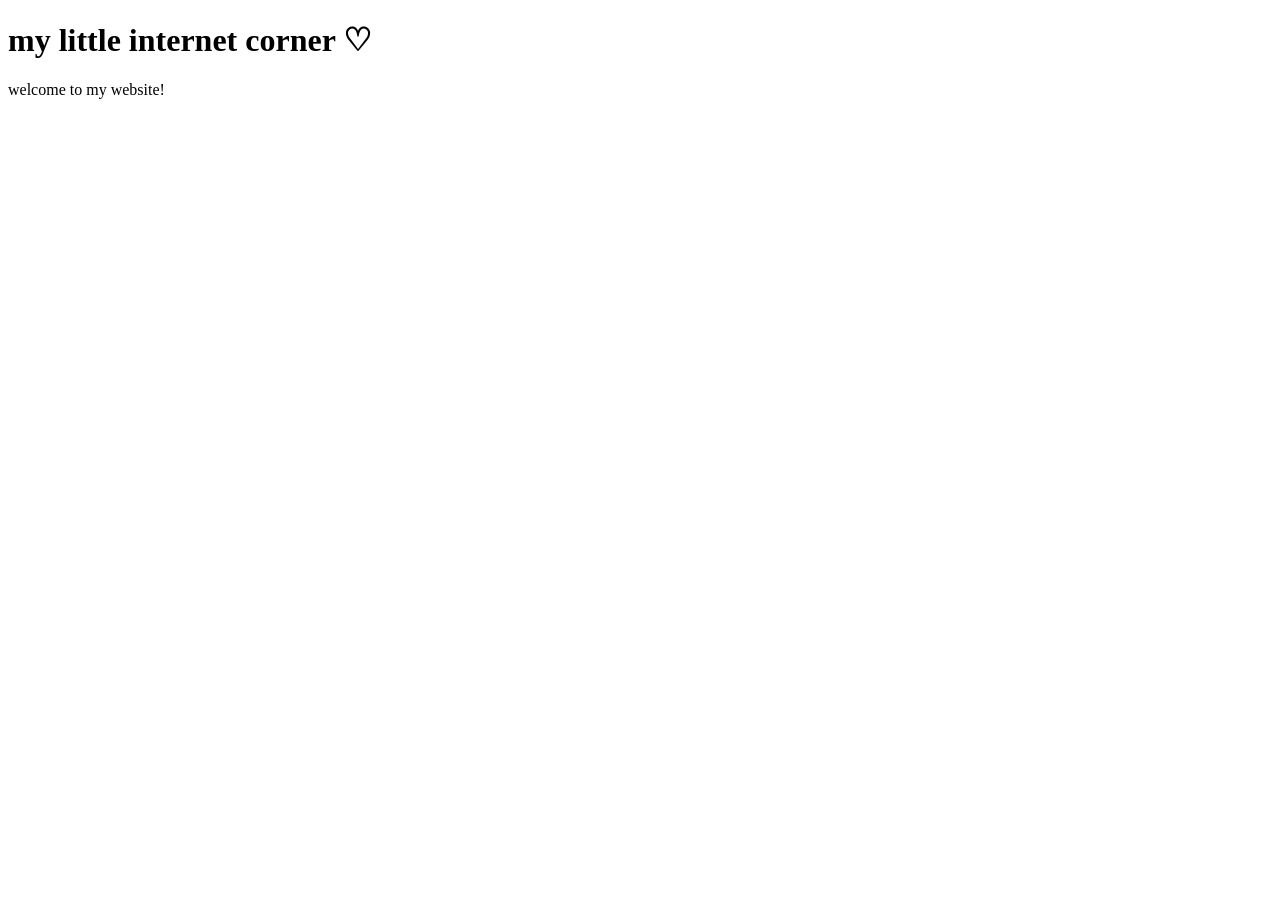
==== index.html @ 5dd3ef43 "Create index.html" ====
<!DOCTYPE html>
<html lang="en">

<head>
    <meta charset="UTF-8">
    <meta name="viewport" content="width=device-width, initial-scale=1.0">

    <title>My Little Internet Corner</title>

    <link rel="stylesheet" href="style.css">
</head>

<body>

    <h1>my little internet corner ♡</h1>

    <p>welcome to my website!</p>

</body>

</html>
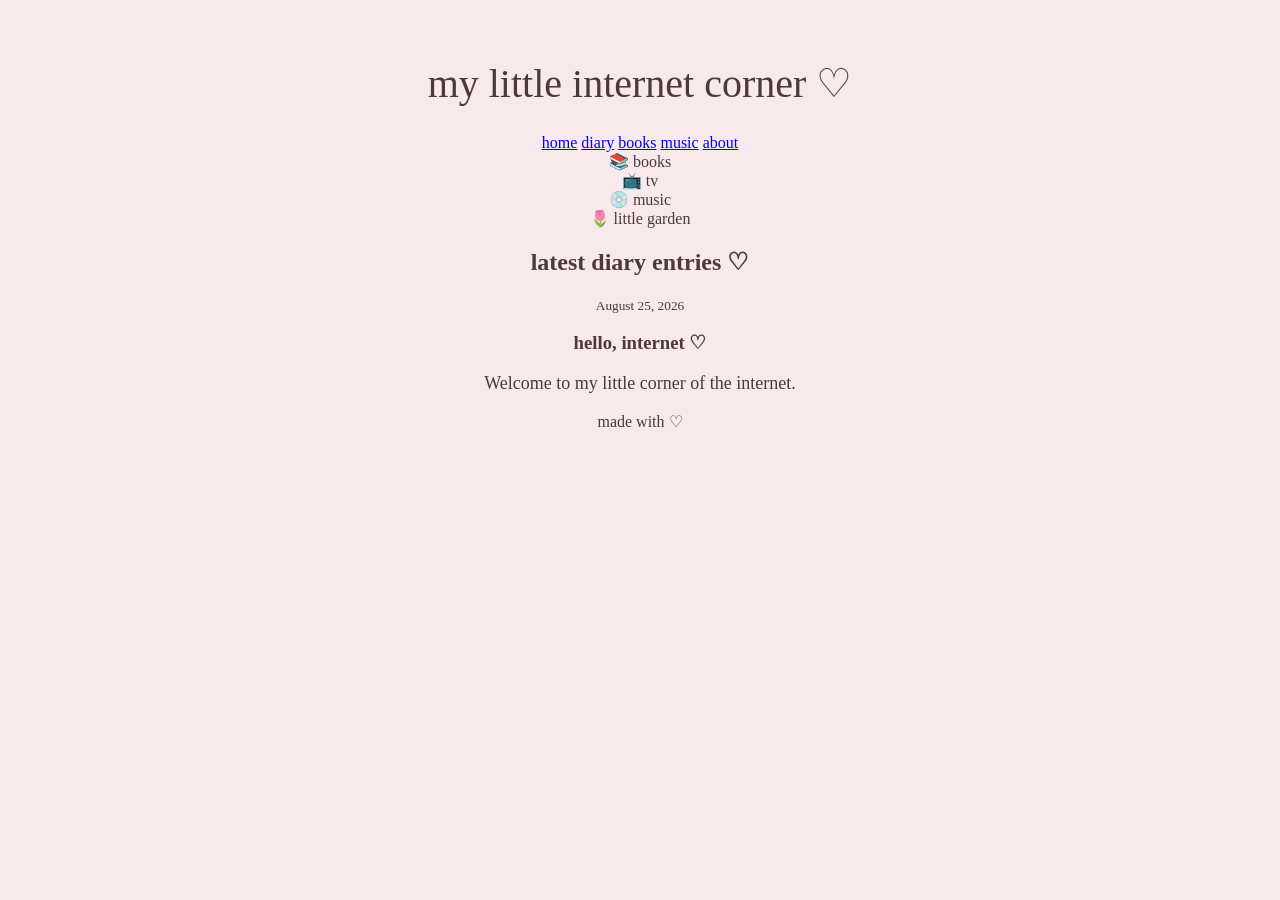
==== commit 840fcc4b: "Update index.html" ====
--- a/index.html
+++ b/index.html
@@ -12,9 +12,68 @@
 
 <body>
 
-    <h1>my little internet corner ♡</h1>
+    <header>
+        <h1>my little internet corner ♡</h1>
 
-    <p>welcome to my website!</p>
+        <nav>
+            <a href="#">home</a>
+            <a href="#">diary</a>
+            <a href="#">books</a>
+            <a href="#">music</a>
+            <a href="#">about</a>
+        </nav>
+    </header>
+
+
+    <main>
+
+        <section class="room">
+
+            <div class="object bookshelf">
+                📚
+                <span>books</span>
+            </div>
+
+            <div class="object television">
+                📺
+                <span>tv</span>
+            </div>
+
+            <div class="object music">
+                💿
+                <span>music</span>
+            </div>
+
+            <div class="object flower">
+                🌷
+                <span>little garden</span>
+            </div>
+
+        </section>
+
+
+        <section class="diary">
+
+            <h2>latest diary entries ♡</h2>
+
+            <article>
+                <small>August 25, 2026</small>
+
+                <h3>hello, internet ♡</h3>
+
+                <p>
+                    Welcome to my little corner of the internet.
+                </p>
+            </article>
+
+        </section>
+
+    </main>
+
+
+    <footer>
+        made with ♡
+    </footer>
 
 </body>
 
--- a/style.css
+++ b/style.css
@@ -0,0 +1,17 @@
+body {
+    margin: 0;
+    background: #f7e9ec;
+    color: #4a3a3d;
+    font-family: Georgia, serif;
+    text-align: center;
+}
+
+h1 {
+    margin-top: 60px;
+    font-size: 40px;
+    font-weight: normal;
+}
+
+p {
+    font-size: 18px;
+}
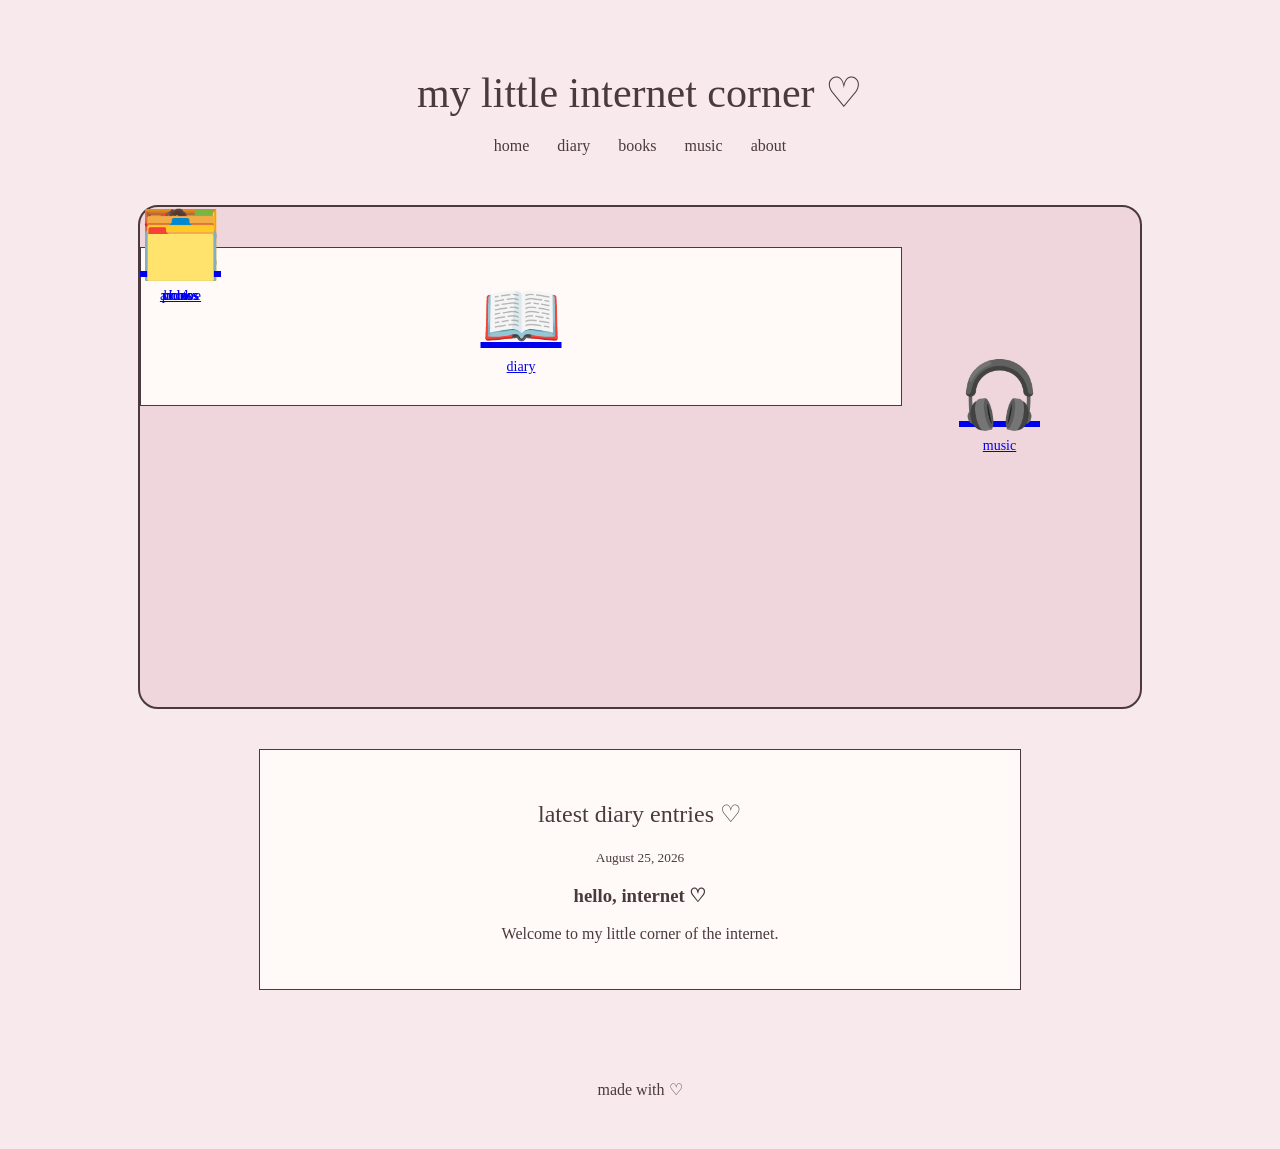
==== commit 6c825a78: "Update index.html" ====
--- a/index.html
+++ b/index.html
@@ -29,25 +29,60 @@
 
         <section class="room">
 
-            <div class="object bookshelf">
-                📚
-                <span>books</span>
-            </div>
+            <div class="object diary">
+    <a href="diary.html">
+        📖
+        <span>diary</span>
+    </a>
+</div>
 
-            <div class="object television">
-                📺
-                <span>tv</span>
-            </div>
 
-            <div class="object music">
-                💿
-                <span>music</span>
-            </div>
+<div class="object photos">
+    <a href="photos.html">
+        🖼️
+        <span>photos</span>
+    </a>
+</div>
 
-            <div class="object flower">
-                🌷
-                <span>little garden</span>
-            </div>
+
+<div class="object books">
+    <a href="books.html">
+        📚
+        <span>books</span>
+    </a>
+</div>
+
+
+<div class="object music">
+    <a href="music.html">
+        🎧
+        <span>music</span>
+    </a>
+</div>
+
+
+<div class="object videos">
+    <a href="videos.html">
+        📺
+        <span>videos</span>
+    </a>
+</div>
+
+
+<div class="object runs">
+    <a href="runs.html">
+        🏃
+        <span>runs</span>
+    </a>
+</div>
+
+
+<div class="object archive">
+    <a href="archive.html">
+        🗂️
+        <span>archive</span>
+    </a>
+</div>
 
         </section>
 
--- a/style.css
+++ b/style.css
@@ -6,12 +6,106 @@
     text-align: center;
 }
 
+header {
+    padding: 40px 20px 20px;
+}
+
 h1 {
-    margin-top: 60px;
-    font-size: 40px;
+    font-size: 42px;
+    font-weight: normal;
+    margin-bottom: 20px;
+}
+
+nav a {
+    color: #4a3a3d;
+    text-decoration: none;
+    margin: 0 12px;
+}
+
+nav a:hover {
+    text-decoration: underline;
+}
+
+
+.room {
+    width: 80%;
+    max-width: 1000px;
+    height: 500px;
+
+    margin: 30px auto;
+
+    position: relative;
+
+    background: #efd5dc;
+
+    border: 2px solid #4a3a3d;
+    border-radius: 20px;
+}
+
+
+.object {
+    position: absolute;
+
+    font-size: 65px;
+
+    cursor: pointer;
+
+    transition: transform 0.2s;
+}
+
+.object:hover {
+    transform: scale(1.15);
+}
+
+.object span {
+    display: block;
+
+    font-size: 14px;
+
+    margin-top: 5px;
+}
+
+
+.bookshelf {
+    left: 10%;
+    top: 25%;
+}
+
+.television {
+    left: 45%;
+    top: 20%;
+}
+
+.music {
+    right: 10%;
+    top: 30%;
+}
+
+.flower {
+    left: 45%;
+    bottom: 10%;
+}
+
+
+.diary {
+    width: 70%;
+    max-width: 700px;
+
+    margin: 40px auto;
+
+    padding: 30px;
+
+    background: #fffaf8;
+
+    border: 1px solid #4a3a3d;
+}
+
+
+.diary h2 {
     font-weight: normal;
 }
 
-p {
-    font-size: 18px;
+
+footer {
+    padding: 50px;
 }
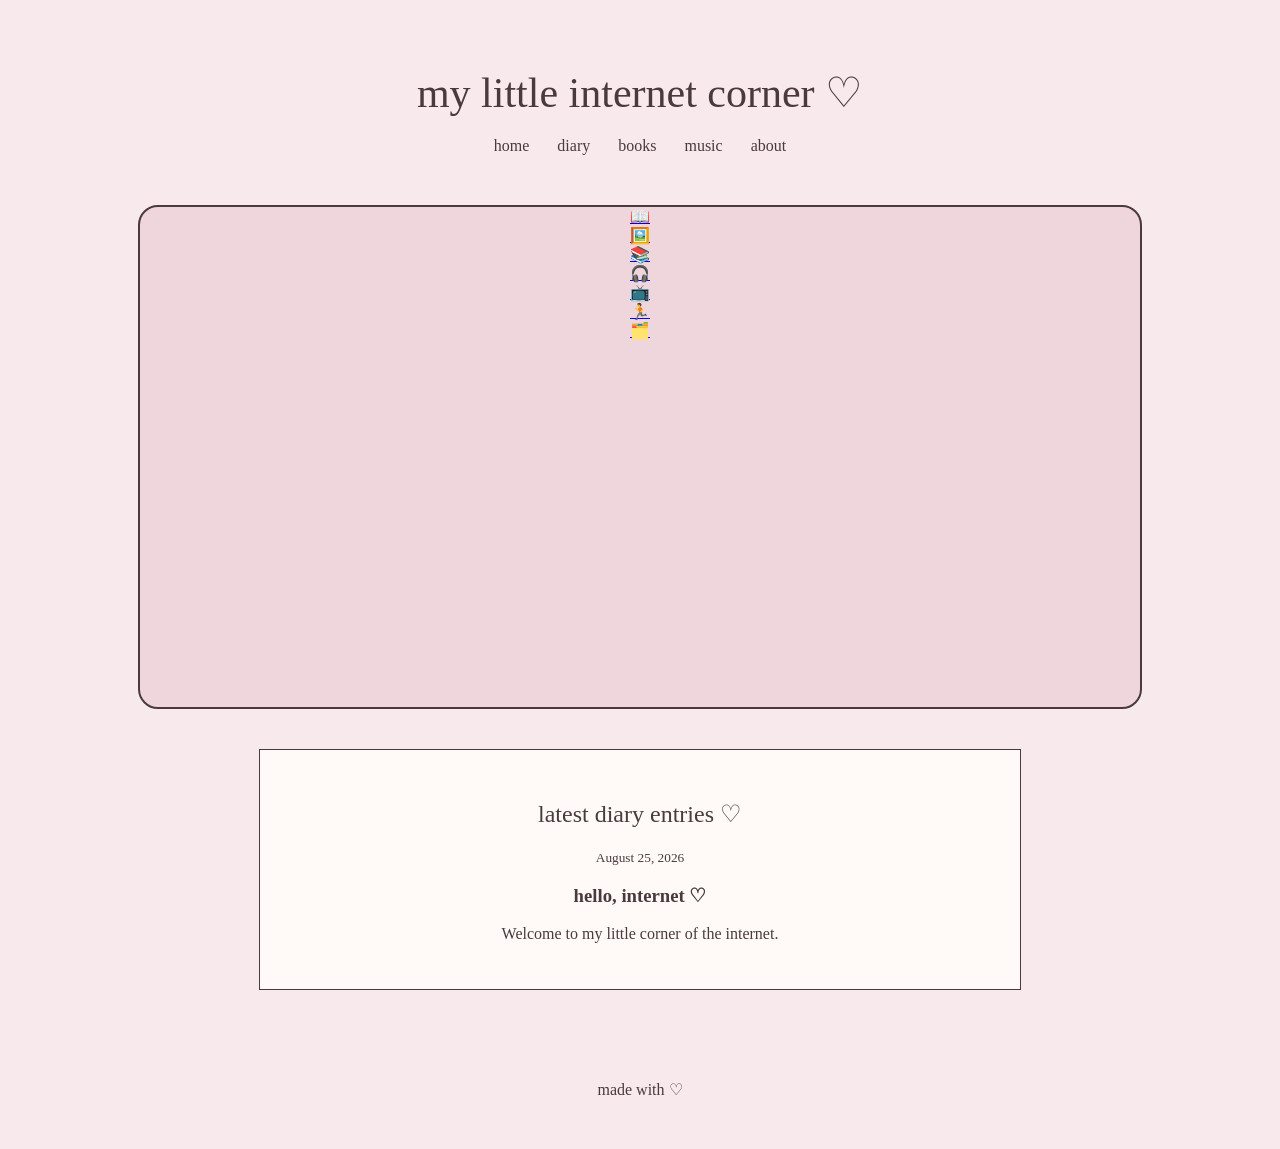
==== commit a0d7733e: "Update index.html" ====
--- a/index.html
+++ b/index.html
@@ -29,58 +29,45 @@
 
         <section class="room">
 
-            <div class="object diary">
-    <a href="diary.html">
+           <div class="emoji-object diary-object">
+    <a href="diary.html" class="emoji-link" data-preview="diary">
         📖
-        <span>diary</span>
     </a>
 </div>
 
-
-<div class="object photos">
-    <a href="photos.html">
+<div class="emoji-object photos-object">
+    <a href="photos.html" class="emoji-link" data-preview="photos">
         🖼️
-        <span>photos</span>
     </a>
 </div>
 
-
-<div class="object books">
-    <a href="books.html">
+<div class="emoji-object books-object">
+    <a href="books.html" class="emoji-link" data-preview="books">
         📚
-        <span>books</span>
     </a>
 </div>
 
-
-<div class="object music">
-    <a href="music.html">
+<div class="emoji-object music-object">
+    <a href="music.html" class="emoji-link" data-preview="music">
         🎧
-        <span>music</span>
     </a>
 </div>
 
-
-<div class="object videos">
-    <a href="videos.html">
+<div class="emoji-object videos-object">
+    <a href="videos.html" class="emoji-link" data-preview="videos">
         📺
-        <span>videos</span>
     </a>
 </div>
 
-
-<div class="object runs">
-    <a href="runs.html">
+<div class="emoji-object runs-object">
+    <a href="runs.html" class="emoji-link" data-preview="runs">
         🏃
-        <span>runs</span>
     </a>
 </div>
 
-
-<div class="object archive">
-    <a href="archive.html">
+<div class="emoji-object archive-object">
+    <a href="archive.html" class="emoji-link" data-preview="archive">
         🗂️
-        <span>archive</span>
     </a>
 </div>
 
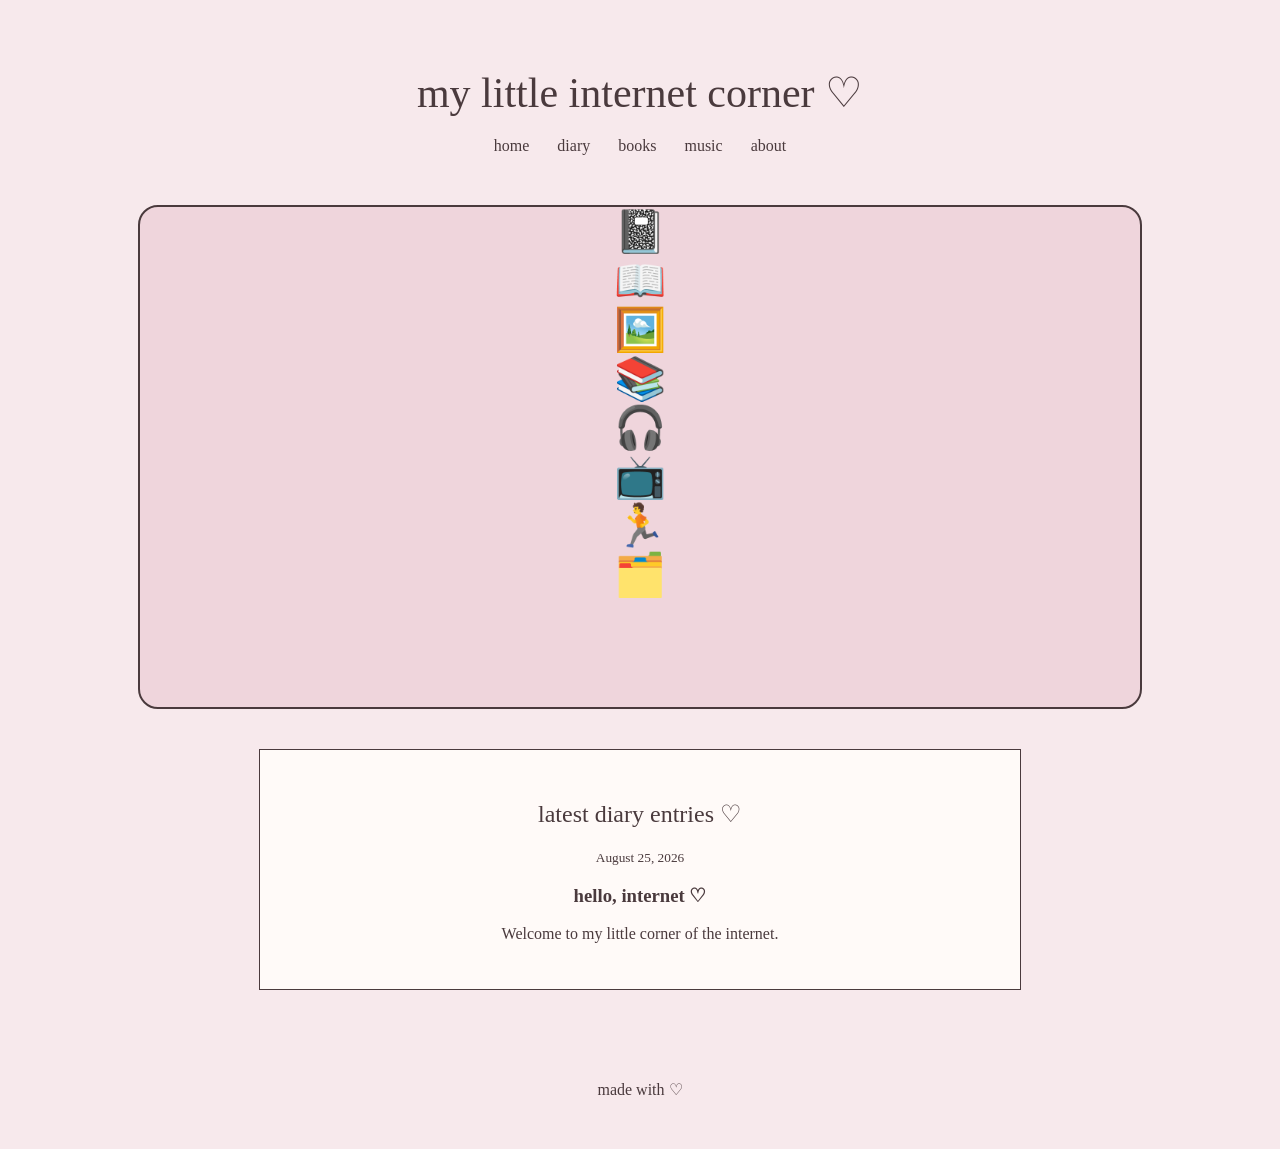
==== commit 818c061d: "Update index.html" ====
--- a/index.html
+++ b/index.html
@@ -28,6 +28,11 @@
     <main>
 
         <section class="room">
+            <div class="emoji-object sketchbook-object">
+    <a href="#" class="emoji-link" id="sketchbook-open">
+        📓
+    </a>
+</div>
 
            <div class="emoji-object diary-object">
     <a href="diary.html" class="emoji-link" data-preview="diary">
@@ -97,6 +102,8 @@
         made with ♡
     </footer>
 
+<script src="script.js"></script>
+
 </body>
 
 </html>
--- a/style.css
+++ b/style.css
@@ -109,3 +109,241 @@
 footer {
     padding: 50px;
 }
+
+/* CLICKABLE EMOJIS */
+
+.emoji-link {
+    text-decoration: none;
+    cursor: pointer;
+
+    font-size: 42px;
+
+    display: inline-block;
+
+    transition: transform 0.2s ease;
+}
+
+.emoji-link:hover {
+    transform: scale(1.15);
+}
+
+
+/* HOVER PREVIEW */
+
+.page-preview {
+    position: fixed;
+
+    width: 220px;
+
+    padding: 18px;
+
+    background: white;
+
+    border: 1px solid #222;
+
+    z-index: 9999;
+
+    pointer-events: none;
+
+    opacity: 0;
+
+    transform: translateY(5px);
+
+    transition: opacity 0.15s ease,
+                transform 0.15s ease;
+}
+
+
+.page-preview.show {
+    opacity: 1;
+
+    transform: translateY(0);
+}
+
+
+.preview-title {
+    font-family: Georgia, serif;
+
+    font-size: 20px;
+
+    margin-bottom: 10px;
+}
+
+
+.preview-text {
+    font-size: 13px;
+
+    line-height: 1.5;
+
+    color: #666;
+}
+
+
+.preview-hint {
+    margin-top: 15px;
+
+    font-size: 11px;
+
+    text-transform: uppercase;
+
+    letter-spacing: 1px;
+
+    color: #999;
+}
+
+/* =================================
+   PHOTO HOVER / FULL SCREEN VIEW
+================================= */
+
+.photo-gallery {
+    position: relative;
+}
+
+
+/* Individual gallery photo */
+
+.photo-post {
+    position: relative;
+}
+
+
+.gallery-photo {
+    width: 100%;
+    height: auto;
+
+    display: block;
+
+    cursor: zoom-in;
+
+    transition:
+        transform 0.35s ease,
+        opacity 0.35s ease,
+        box-shadow 0.35s ease;
+
+    position: relative;
+    z-index: 1;
+}
+
+
+/* When hovering over a photo */
+
+.photo-post:hover .gallery-photo {
+    transform: scale(1.08);
+
+    position: relative;
+    z-index: 10;
+
+    box-shadow: 0 20px 60px rgba(0, 0, 0, 0.18);
+}
+
+
+/* Make the other photos fade slightly */
+
+.photo-gallery:has(.photo-post:hover) .photo-post:not(:hover) {
+    opacity: 0.45;
+}
+
+
+/* =================================
+   FULL SCREEN LIGHTBOX
+================================= */
+
+.photo-lightbox {
+    position: fixed;
+
+    inset: 0;
+
+    background: rgba(255, 255, 255, 0.96);
+
+    display: flex;
+
+    align-items: center;
+    justify-content: center;
+
+    padding: 40px;
+
+    box-sizing: border-box;
+
+    z-index: 99999;
+
+    opacity: 0;
+
+    visibility: hidden;
+
+    transition: opacity 0.25s ease;
+}
+
+
+.photo-lightbox.active {
+    opacity: 1;
+
+    visibility: visible;
+}
+
+
+/* Full screen image */
+
+.lightbox-image {
+    max-width: 90vw;
+
+    max-height: 90vh;
+
+    width: auto;
+
+    height: auto;
+
+    object-fit: contain;
+
+    cursor: zoom-out;
+}
+
+
+/* Close button */
+
+.close-photo {
+    position: absolute;
+
+    top: 25px;
+    right: 30px;
+
+    border: none;
+
+    background: none;
+
+    font-family: Georgia, serif;
+
+    font-size: 40px;
+
+    font-weight: normal;
+
+    color: #333;
+
+    cursor: pointer;
+
+    line-height: 1;
+}
+
+
+.close-photo:hover {
+    opacity: 0.5;
+}
+
+
+/* MOBILE */
+
+@media (max-width: 700px) {
+
+    .photo-post:hover .gallery-photo {
+        transform: scale(1.03);
+    }
+
+    .photo-lightbox {
+        padding: 20px;
+    }
+
+    .lightbox-image {
+        max-width: 95vw;
+        max-height: 85vh;
+    }
+
+}
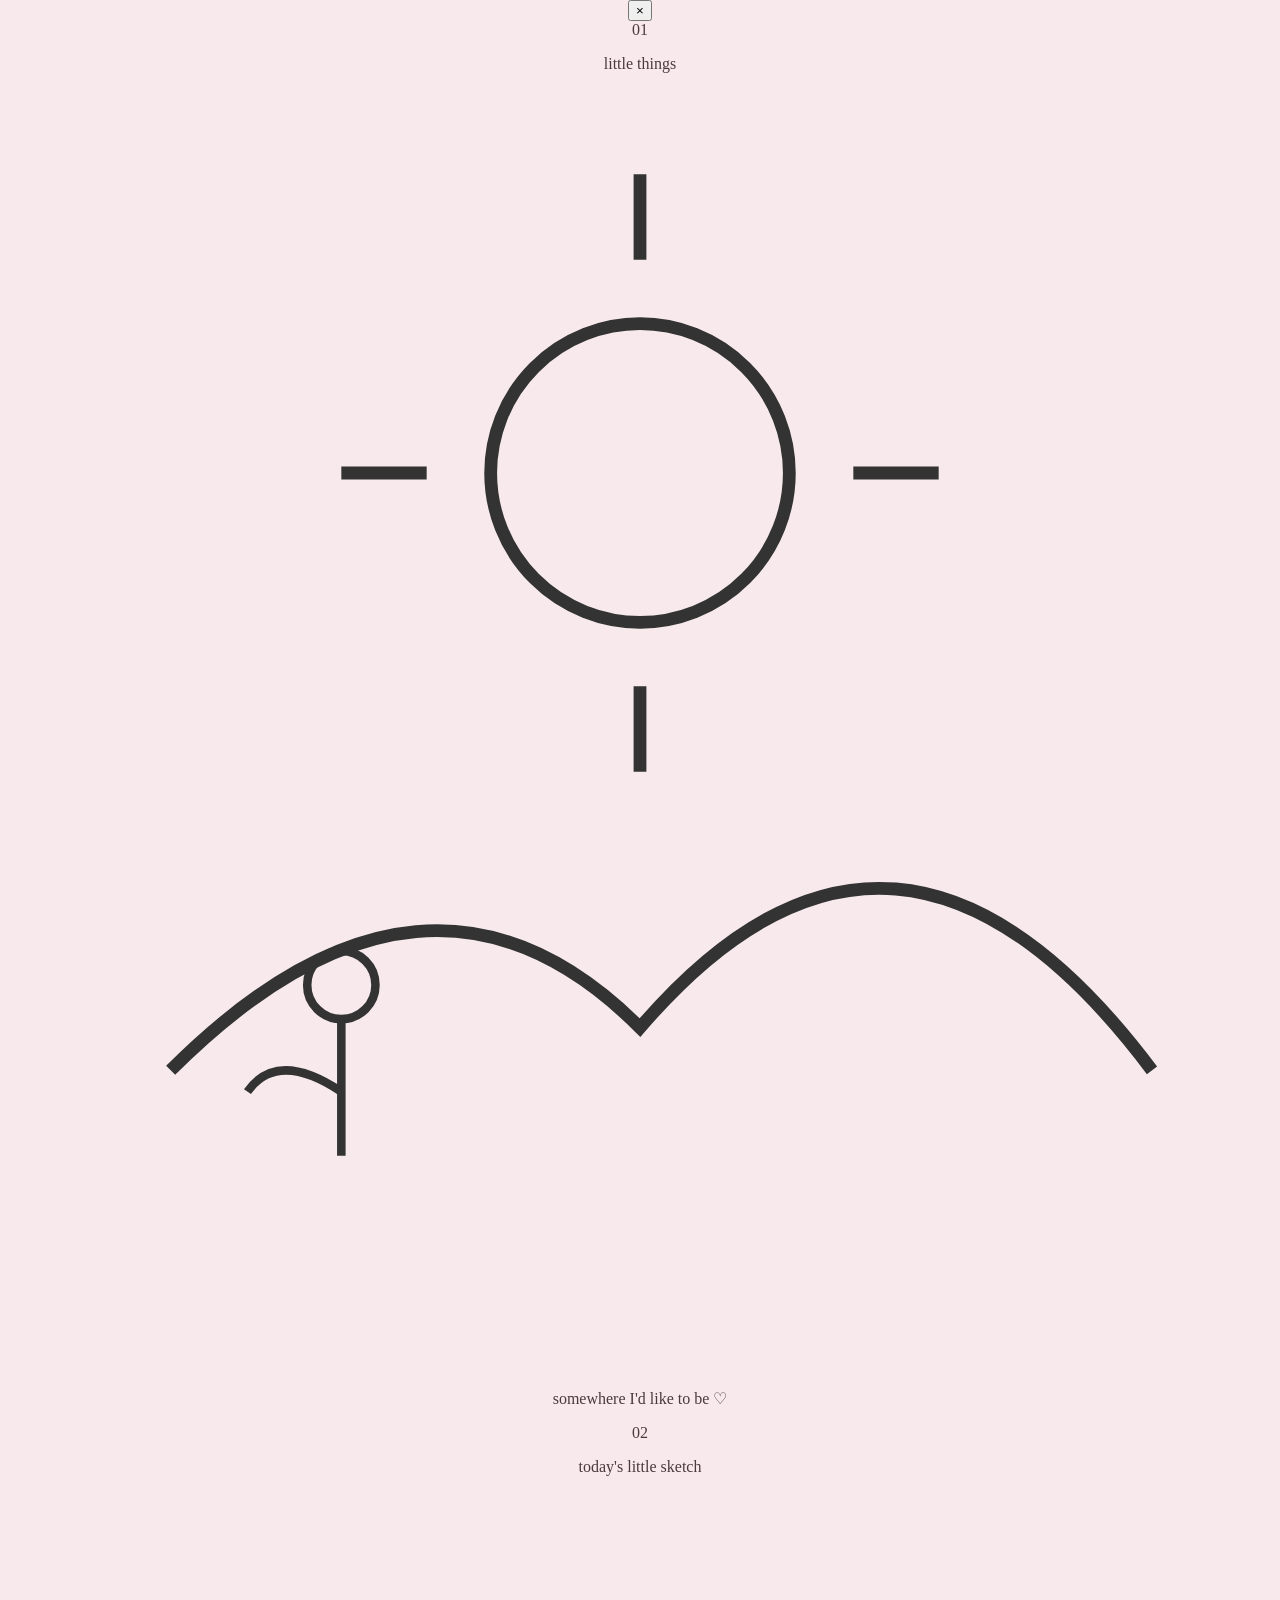
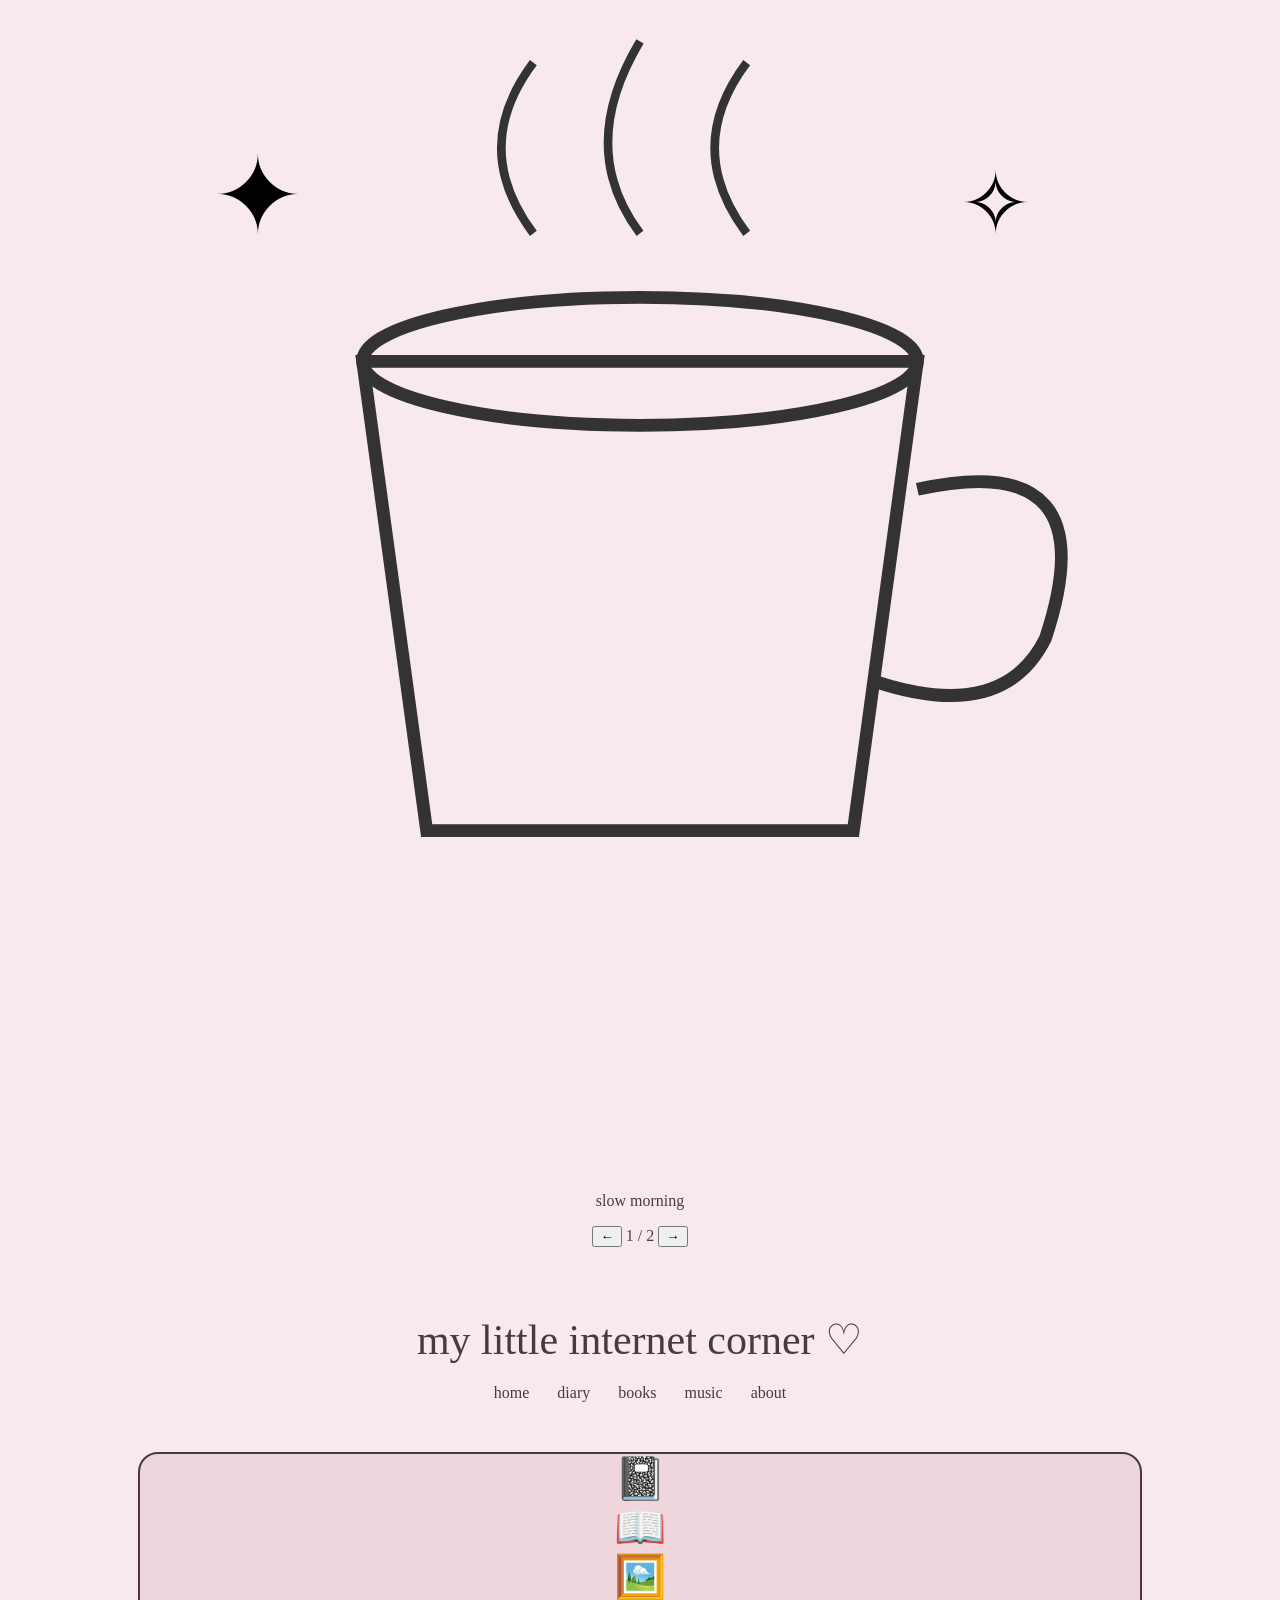
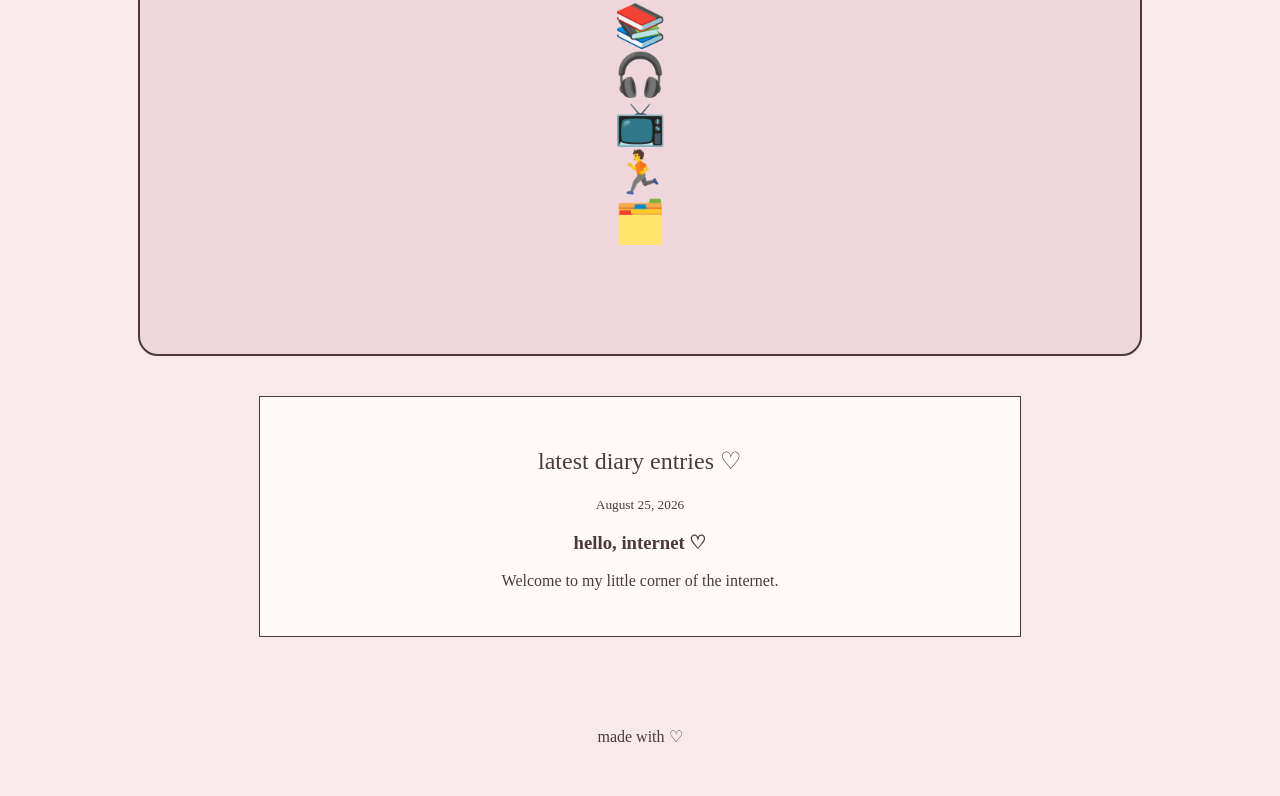
==== commit 401074ef: "Update index.html" ====
--- a/index.html
+++ b/index.html
@@ -10,6 +10,194 @@
     <link rel="stylesheet" href="style.css">
 </head>
 
+    <!-- SKETCHBOOK -->
+
+<div class="sketchbook-overlay" id="sketchbook">
+
+    <button class="sketchbook-close" id="sketchbook-close">
+        ×
+    </button>
+
+    <div class="sketchbook">
+
+        <div class="book-page left-page">
+
+            <div class="page-content">
+
+                <span class="page-number">01</span>
+
+                <p class="handwritten">
+                    little things
+                </p>
+
+                <svg class="sketch" viewBox="0 0 300 300">
+
+                    <!-- sun -->
+                    <circle
+                        cx="150"
+                        cy="90"
+                        r="35"
+                        fill="none"
+                        stroke="#333"
+                        stroke-width="3"
+                    />
+
+                    <!-- sun rays -->
+                    <line x1="150" y1="40" x2="150" y2="20"
+                        stroke="#333" stroke-width="3"/>
+
+                    <line x1="150" y1="140" x2="150" y2="160"
+                        stroke="#333" stroke-width="3"/>
+
+                    <line x1="100" y1="90" x2="80" y2="90"
+                        stroke="#333" stroke-width="3"/>
+
+                    <line x1="200" y1="90" x2="220" y2="90"
+                        stroke="#333" stroke-width="3"/>
+
+                    <!-- little hills -->
+                    <path
+                        d="M40 230
+                           Q100 170 150 220
+                           Q210 150 270 230"
+                        fill="none"
+                        stroke="#333"
+                        stroke-width="3"
+                    />
+
+                    <!-- flower -->
+                    <circle cx="80" cy="210" r="8"
+                        fill="none"
+                        stroke="#333"
+                        stroke-width="2"/>
+
+                    <line x1="80" y1="218" x2="80" y2="250"
+                        stroke="#333"
+                        stroke-width="2"/>
+
+                    <path
+                        d="M80 235 Q65 225 58 235"
+                        fill="none"
+                        stroke="#333"
+                        stroke-width="2"
+                    />
+
+                </svg>
+
+                <p class="handwritten small">
+                    somewhere I'd like to be ♡
+                </p>
+
+            </div>
+
+        </div>
+
+
+        <div class="book-page right-page">
+
+            <div class="page-content">
+
+                <span class="page-number">02</span>
+
+                <p class="handwritten">
+                    today's little sketch
+                </p>
+
+                <svg class="sketch" viewBox="0 0 300 300">
+
+                    <!-- coffee cup -->
+                    <path
+                        d="M85 110
+                           L215 110
+                           L200 220
+                           L100 220
+                           Z"
+                        fill="none"
+                        stroke="#333"
+                        stroke-width="3"
+                    />
+
+                    <!-- handle -->
+                    <path
+                        d="M215 140
+                           Q260 130 245 175
+                           Q235 195 205 185"
+                        fill="none"
+                        stroke="#333"
+                        stroke-width="3"
+                    />
+
+                    <!-- coffee -->
+                    <ellipse
+                        cx="150"
+                        cy="110"
+                        rx="65"
+                        ry="15"
+                        fill="none"
+                        stroke="#333"
+                        stroke-width="3"
+                    />
+
+                    <!-- steam -->
+                    <path
+                        d="M125 80
+                           Q110 60 125 40"
+                        fill="none"
+                        stroke="#333"
+                        stroke-width="2"
+                    />
+
+                    <path
+                        d="M150 80
+                           Q135 60 150 35"
+                        fill="none"
+                        stroke="#333"
+                        stroke-width="2"
+                    />
+
+                    <path
+                        d="M175 80
+                           Q160 60 175 40"
+                        fill="none"
+                        stroke="#333"
+                        stroke-width="2"
+                    />
+
+                    <!-- little stars -->
+                    <text x="50" y="80" font-size="25">✦</text>
+                    <text x="225" y="80" font-size="20">✧</text>
+
+                </svg>
+
+                <p class="handwritten small">
+                    slow morning
+                </p>
+
+            </div>
+
+        </div>
+
+    </div>
+
+
+    <div class="sketchbook-controls">
+
+        <button id="previous-page">
+            ←
+        </button>
+
+        <span id="page-counter">
+            1 / 2
+        </span>
+
+        <button id="next-page">
+            →
+        </button>
+
+    </div>
+
+</div>
+    
 <body>
 
     <header>
